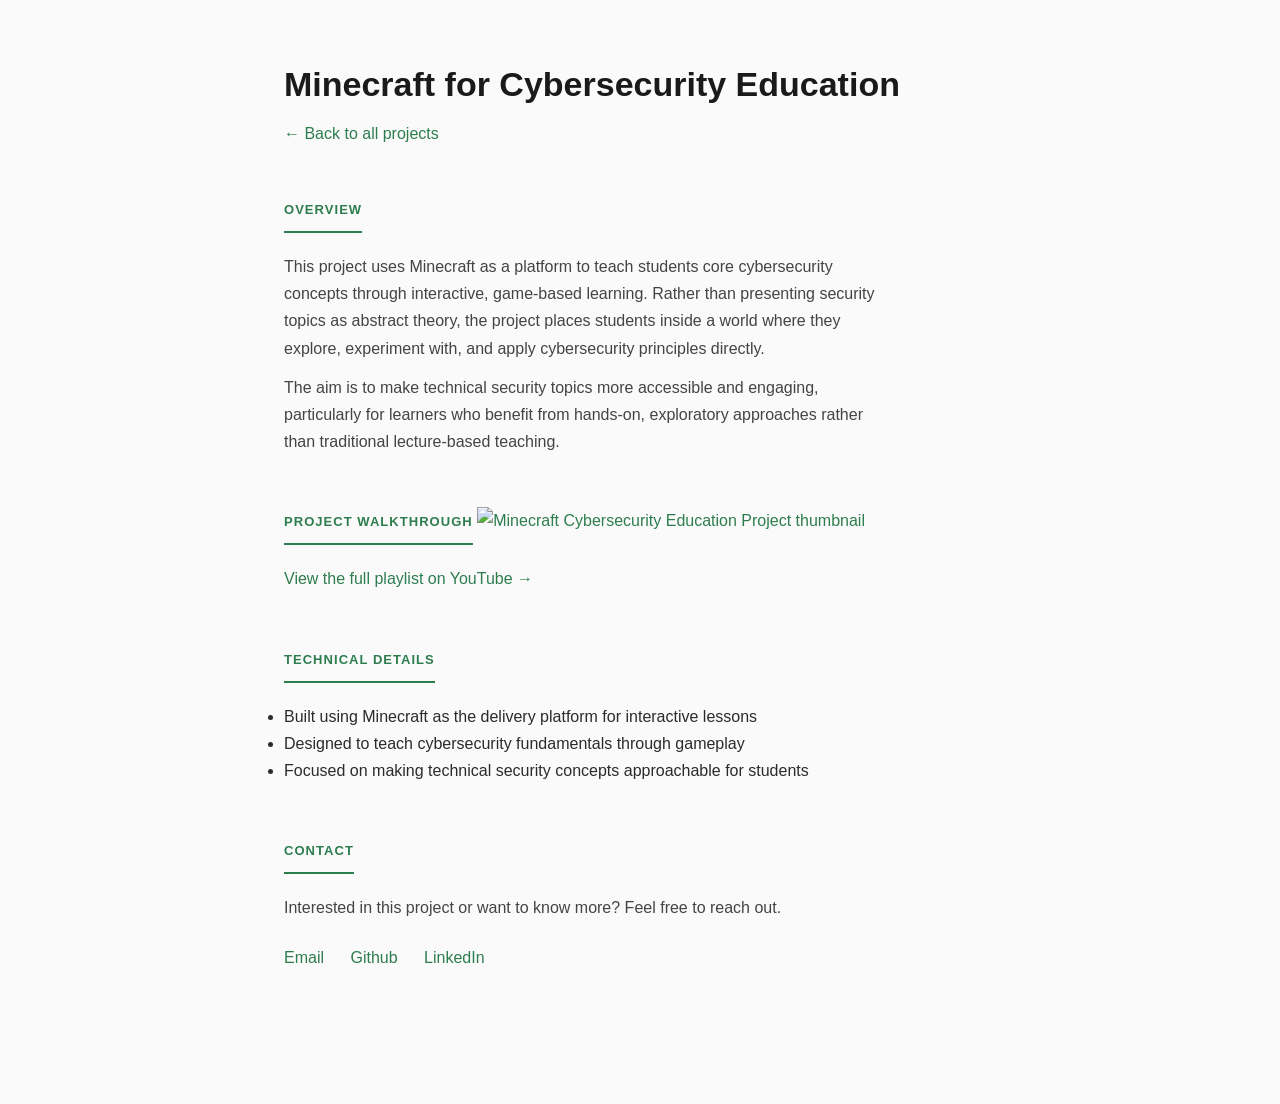
==== minecraft-project.html @ d7fba3ee "Created a Code Quest Page with yt links" ====
<!DOCTYPE html>
<html lang="en">
    <head>
        <meta charset="UTF-8">
        <meta name="viewport" content="width=device-width, initial-scale=1.0">
        <title>Minecraft for Cybersecurity Education | Luke Navarra</title>
        <link rel="stylesheet" href="style.css">
    </head>
    <body>
        <h1>Minecraft for Cybersecurity Education</h1>
        <p><a href="index.html">&larr; Back to all projects</a></p>

        <section id="overview">
            <h2>Overview</h2>
            <p>
                This project uses Minecraft as a platform to teach students core cybersecurity
                concepts through interactive, game-based learning. Rather than presenting security
                topics as abstract theory, the project places students inside a world where they
                explore, experiment with, and apply cybersecurity principles directly.
            </p>
            <p>
                The aim is to make technical security topics more accessible and engaging,
                particularly for learners who benefit from hands-on, exploratory approaches
                rather than traditional lecture-based teaching.
            </p>
        </section>

        <section id="video">
            <h2>Project Walkthrough</h2>
            <a href="https://www.youtube.com/playlist?list=PLHh9d7M0UVY0" target="_blank" rel="noopener">
                <img src="https://img.youtube.com/vi/HzF1-EyuZF8?si=_fiQVBOstPMcrteZ/maxresdefault.jpg"
                     alt="Minecraft Cybersecurity Education Project thumbnail"
                     style="width: 100%; max-width: 560px;">
            </a>
            <p>
                <a href="https://www.youtube.com/playlist?list=YOUR_PLAYLIST_ID" target="_blank" rel="noopener">
                    View the full playlist on YouTube &rarr;
                </a>
            </p>
        </section>

        <section id="details">
            <h2>Technical Details</h2>
            <ul>
                <li>Built using Minecraft as the delivery platform for interactive lessons</li>
                <li>Designed to teach cybersecurity fundamentals through gameplay</li>
                <li>Focused on making technical security concepts approachable for students</li>
            </ul>
        </section>

        <section id="contact">
            <h2>Contact</h2>
            <p>
                Interested in this project or want to know more? Feel free to reach out.
            </p>
            <a href="mailto:lukenavarra8@gmail.com">Email</a>
            <a href="https://github.com/luke-navarra/luke_navarra.github.io">Github</a>
            <a href="https://www.linkedin.com/in/luke-navarra/">LinkedIn</a>
        </section>

        <script src="script.js"></script>
    </body>
</html>
---- style.css ----
/* ---------- Base ---------- */
* {
    box-sizing: border-box;
    margin: 0;
    padding: 0;
}

body {
    background-color: #fafafa;
    color: #2b2b2b;
    font-family: -apple-system, BlinkMacSystemFont, "Segoe UI", Roboto, Helvetica, Arial, sans-serif;
    line-height: 1.7;
    max-width: 760px;
    margin: 0 auto;
    padding: 56px 24px 80px;
}

::selection {
    background: #2e7d4f;
    color: #fff;
}

a {
    color: #2e7d4f;
    text-decoration: none;
    border-bottom: 1px solid transparent;
    transition: border-color 0.15s ease;
}

a:hover {
    border-color: #2e7d4f;
}

/* ---------- Headings ---------- */
h1 {
    font-size: 34px;
    font-weight: 600;
    color: #1a1a1a;
    margin-bottom: 6px;
}

body > p {
    color: #6b6b6b;
    font-size: 16px;
    margin-bottom: 48px;
}

h2 {
    font-size: 13px;
    font-weight: 600;
    color: #2e7d4f;
    text-transform: uppercase;
    letter-spacing: 0.08em;
    margin-bottom: 20px;
    padding-bottom: 10px;
    border-bottom: 2px solid #2e7d4f;
    display: inline-block;
}

/* ---------- Sections ---------- */
section {
    margin-bottom: 52px;
}

section p {
    color: #444;
    max-width: 600px;
    margin-bottom: 12px;
}

/* ---------- Projects list ---------- */
#projects ul {
    list-style: none;
    display: grid;
    gap: 10px;
}

#projects li a {
    display: block;
    padding: 14px 18px;
    background: #fff;
    border: 1px solid #e4e4e4;
    border-left: 3px solid #2e7d4f;
    border-radius: 4px;
    color: #2b2b2b;
    transition: transform 0.15s ease, box-shadow 0.15s ease;
}

#projects li a:hover {
    transform: translateX(3px);
    box-shadow: 0 2px 8px rgba(0, 0, 0, 0.06);
    border-bottom: 1px solid #e4e4e4;
}

/* ---------- Experience list ---------- */
#experience ul {
    list-style: none;
    display: grid;
    gap: 22px;
}

#experience li {
    padding-left: 20px;
    border-left: 2px solid #d8ead9;
    position: relative;
}

#experience li::before {
    content: "";
    position: absolute;
    left: -6px;
    top: 5px;
    width: 9px;
    height: 9px;
    border-radius: 50%;
    background: #2e7d4f;
}

#experience li strong {
    color: #1a1a1a;
}

#experience li p {
    color: #6b6b6b;
    font-size: 14.5px;
    margin-top: 4px;
    margin-bottom: 0;
}

/* ---------- Contact ---------- */
#contact a {
    display: inline-block;
    margin-right: 22px;
    margin-top: 10px;
    font-weight: 500;
}

/* ---------- Responsive ---------- */
@media (max-width: 600px) {
    body {
        padding: 36px 16px 60px;
    }

    h1 {
        font-size: 28px;
    }
}
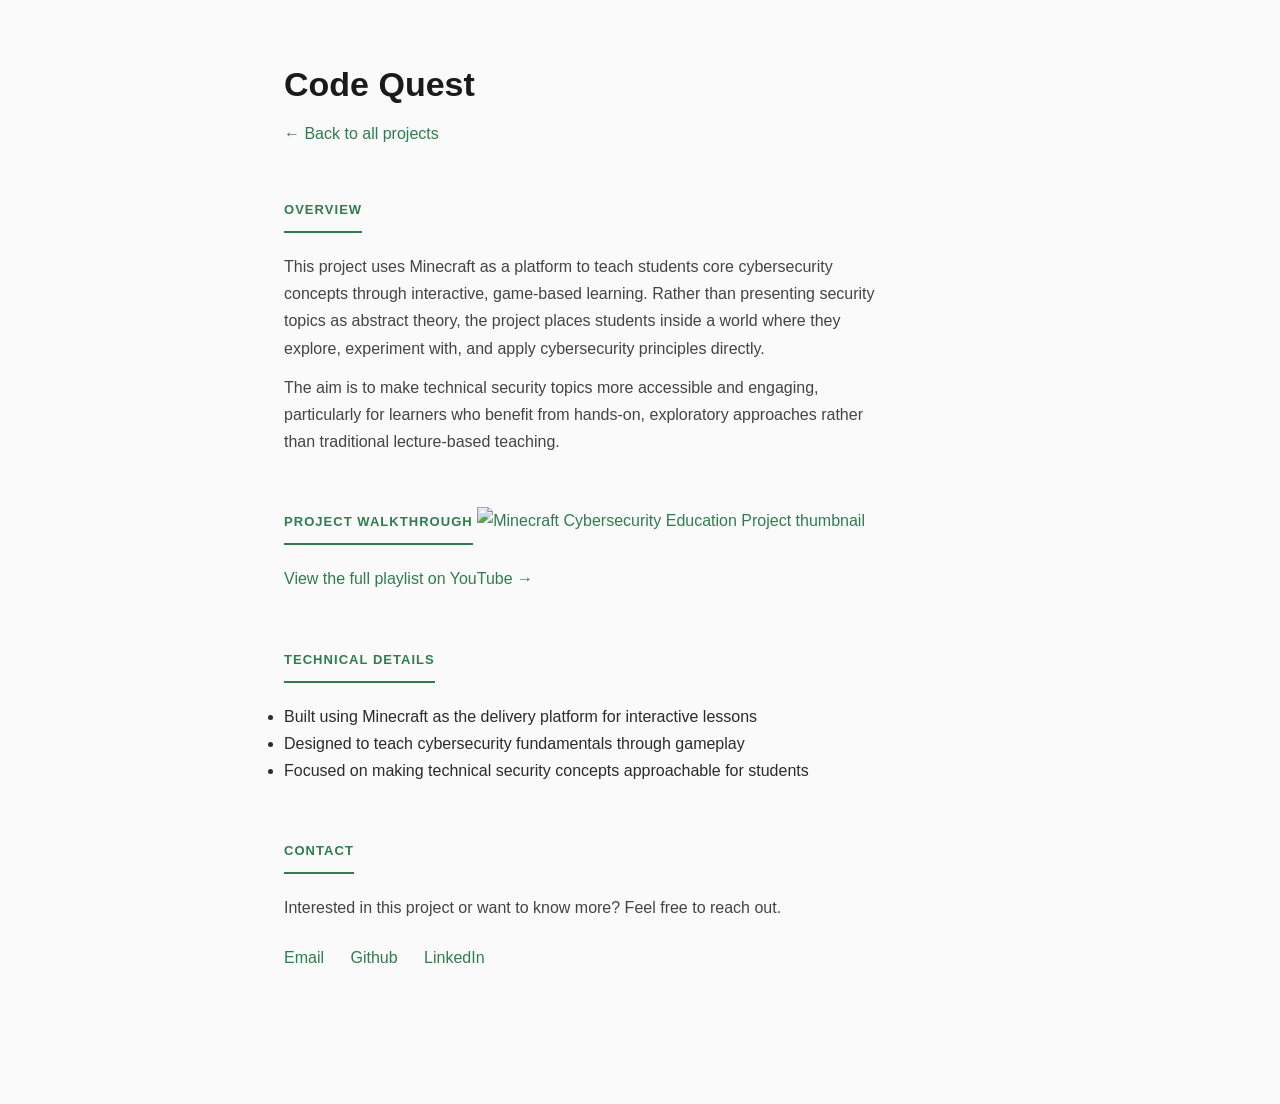
==== commit 969200f9: "Added image to minecraft-project file and changed title" ====
--- a/minecraft-project.html
+++ b/minecraft-project.html
@@ -7,7 +7,7 @@
         <link rel="stylesheet" href="style.css">
     </head>
     <body>
-        <h1>Minecraft for Cybersecurity Education</h1>
+        <h1>Code Quest</h1>
         <p><a href="index.html">&larr; Back to all projects</a></p>
 
         <section id="overview">
@@ -28,12 +28,12 @@
         <section id="video">
             <h2>Project Walkthrough</h2>
             <a href="https://www.youtube.com/playlist?list=PLHh9d7M0UVY0" target="_blank" rel="noopener">
-                <img src="https://img.youtube.com/vi/HzF1-EyuZF8?si=_fiQVBOstPMcrteZ/maxresdefault.jpg"
+                <img src="https://img.youtube.com/vi/HzF1-EyuZF8/hqdefault.jpg"
                      alt="Minecraft Cybersecurity Education Project thumbnail"
                      style="width: 100%; max-width: 560px;">
             </a>
             <p>
-                <a href="https://www.youtube.com/playlist?list=YOUR_PLAYLIST_ID" target="_blank" rel="noopener">
+                <a href="https://www.youtube.com/playlist?list=PLHh9d7M0UVY0" target="_blank" rel="noopener">
                     View the full playlist on YouTube &rarr;
                 </a>
             </p>
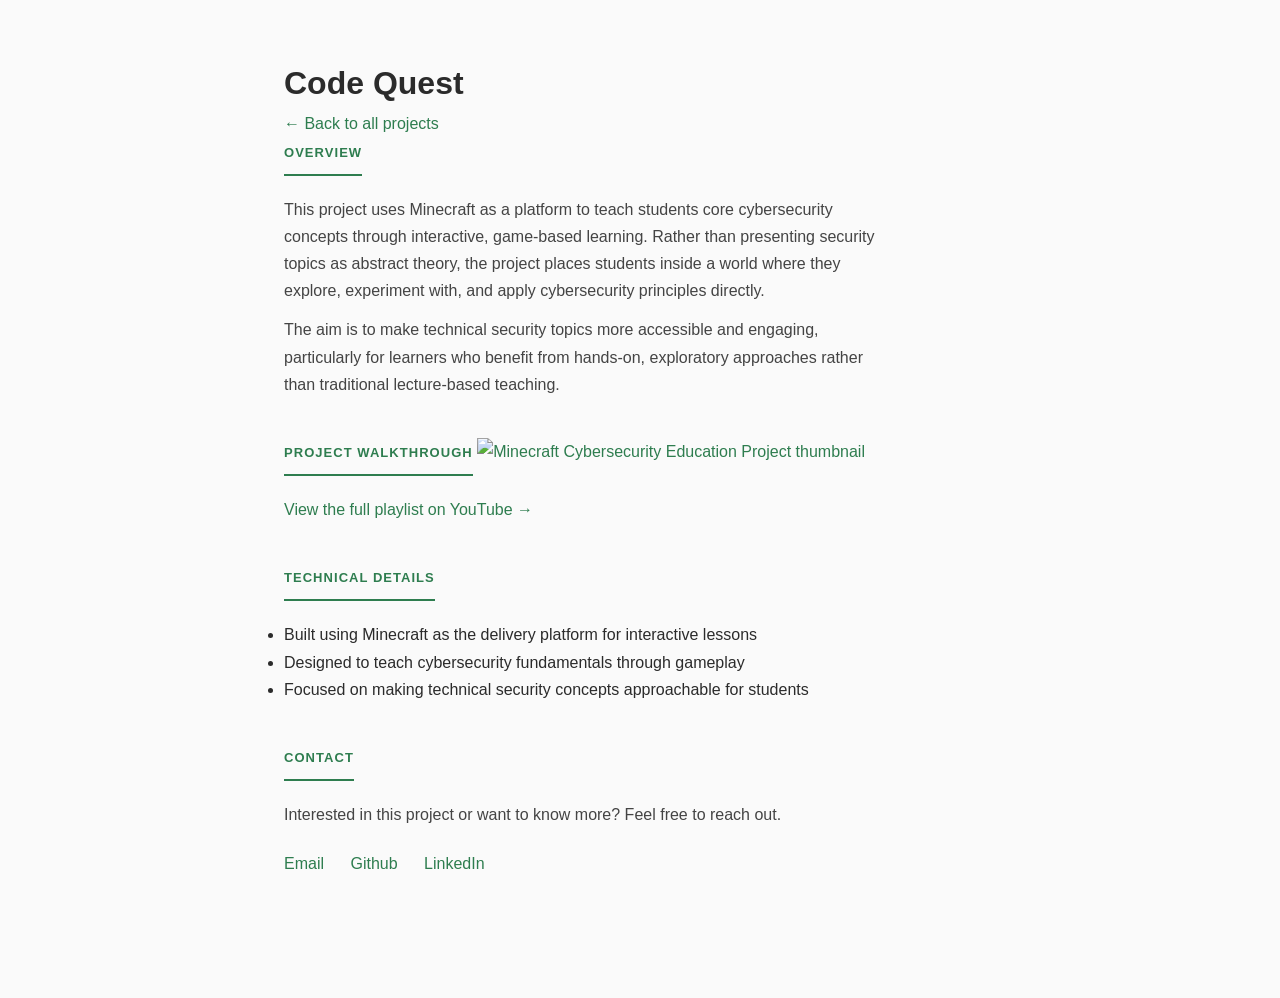
==== commit b4be0687: "Changes to website layout. Including change in website name." ====
--- a/minecraft-project.html
+++ b/minecraft-project.html
@@ -6,7 +6,7 @@
         <title>Minecraft for Cybersecurity Education | Luke Navarra</title>
         <link rel="stylesheet" href="style.css">
     </head>
-    <body>
+    <body class="project-page">
         <h1>Code Quest</h1>
         <p><a href="index.html">&larr; Back to all projects</a></p>
 
--- a/style.css
+++ b/style.css
@@ -6,13 +6,27 @@
 }
 
 body {
+    display: flex;
     background-color: #fafafa;
     color: #2b2b2b;
     font-family: -apple-system, BlinkMacSystemFont, "Segoe UI", Roboto, Helvetica, Arial, sans-serif;
     line-height: 1.7;
+    max-width: 1100px;
+    margin: 0 auto;
+    height: 100vh;
+    overflow: hidden;
+}
+
+body.project-page {
+    display: block;
+    height: auto;
+    overflow: visible;
     max-width: 760px;
-    margin: 0 auto;
     padding: 56px 24px 80px;
+}
+
+body.project-page section {
+    margin-bottom: 40px;
 }
 
 ::selection {
@@ -31,20 +45,53 @@
     border-color: #2e7d4f;
 }
 
-/* ---------- Headings ---------- */
-h1 {
-    font-size: 34px;
+/* ---------- Sidebar ---------- */
+#sidebar {
+    width: 260px;
+    flex-shrink: 0;
+    padding: 56px 24px;
+    background: #fafafa;
+    border-right: 1px solid #e4e4e4;
+    height: 100vh;
+    position: sticky;
+    top: 0;
+}
+
+#sidebar h1 {
+    font-size: 28px;
     font-weight: 600;
     color: #1a1a1a;
-    margin-bottom: 6px;
-}
-
-body > p {
-    color: #6b6b6b;
-    font-size: 16px;
-    margin-bottom: 48px;
-}
-
+    margin-bottom: 24px;
+}
+
+#sidebar ul {
+    list-style: none;
+}
+
+#sidebar li {
+    margin-bottom: 14px;
+}
+
+#sidebar a {
+    font-weight: 500;
+    color: #2b2b2b;
+    border-bottom: none;
+}
+
+#sidebar a:hover {
+    color: #2e7d4f;
+}
+
+/* ---------- Content ---------- */
+#content {
+    flex: 1;
+    height: 100vh;
+    overflow-y: auto;
+    padding: 56px 40px 80px;
+    scroll-behavior: smooth;
+}
+
+/* ---------- Headings ---------- */
 h2 {
     font-size: 13px;
     font-weight: 600;
@@ -60,6 +107,7 @@
 /* ---------- Sections ---------- */
 section {
     margin-bottom: 52px;
+    scroll-margin-top: 40px;
 }
 
 section p {
@@ -72,6 +120,7 @@
 #projects ul {
     list-style: none;
     display: grid;
+    grid-template-columns: repeat(auto-fit, minmax(220px, 1fr));
     gap: 10px;
 }
 
@@ -136,12 +185,25 @@
 }
 
 /* ---------- Responsive ---------- */
-@media (max-width: 600px) {
+@media (max-width: 700px) {
     body {
-        padding: 36px 16px 60px;
+        display: block;
+        height: auto;
+        overflow: visible;
     }
 
-    h1 {
-        font-size: 28px;
+    #sidebar {
+        width: 100%;
+        height: auto;
+        position: relative;
+        border-right: none;
+        border-bottom: 1px solid #e4e4e4;
+        padding: 24px;
+    }
+
+    #content {
+        height: auto;
+        overflow-y: visible;
+        padding: 24px;
     }
 }
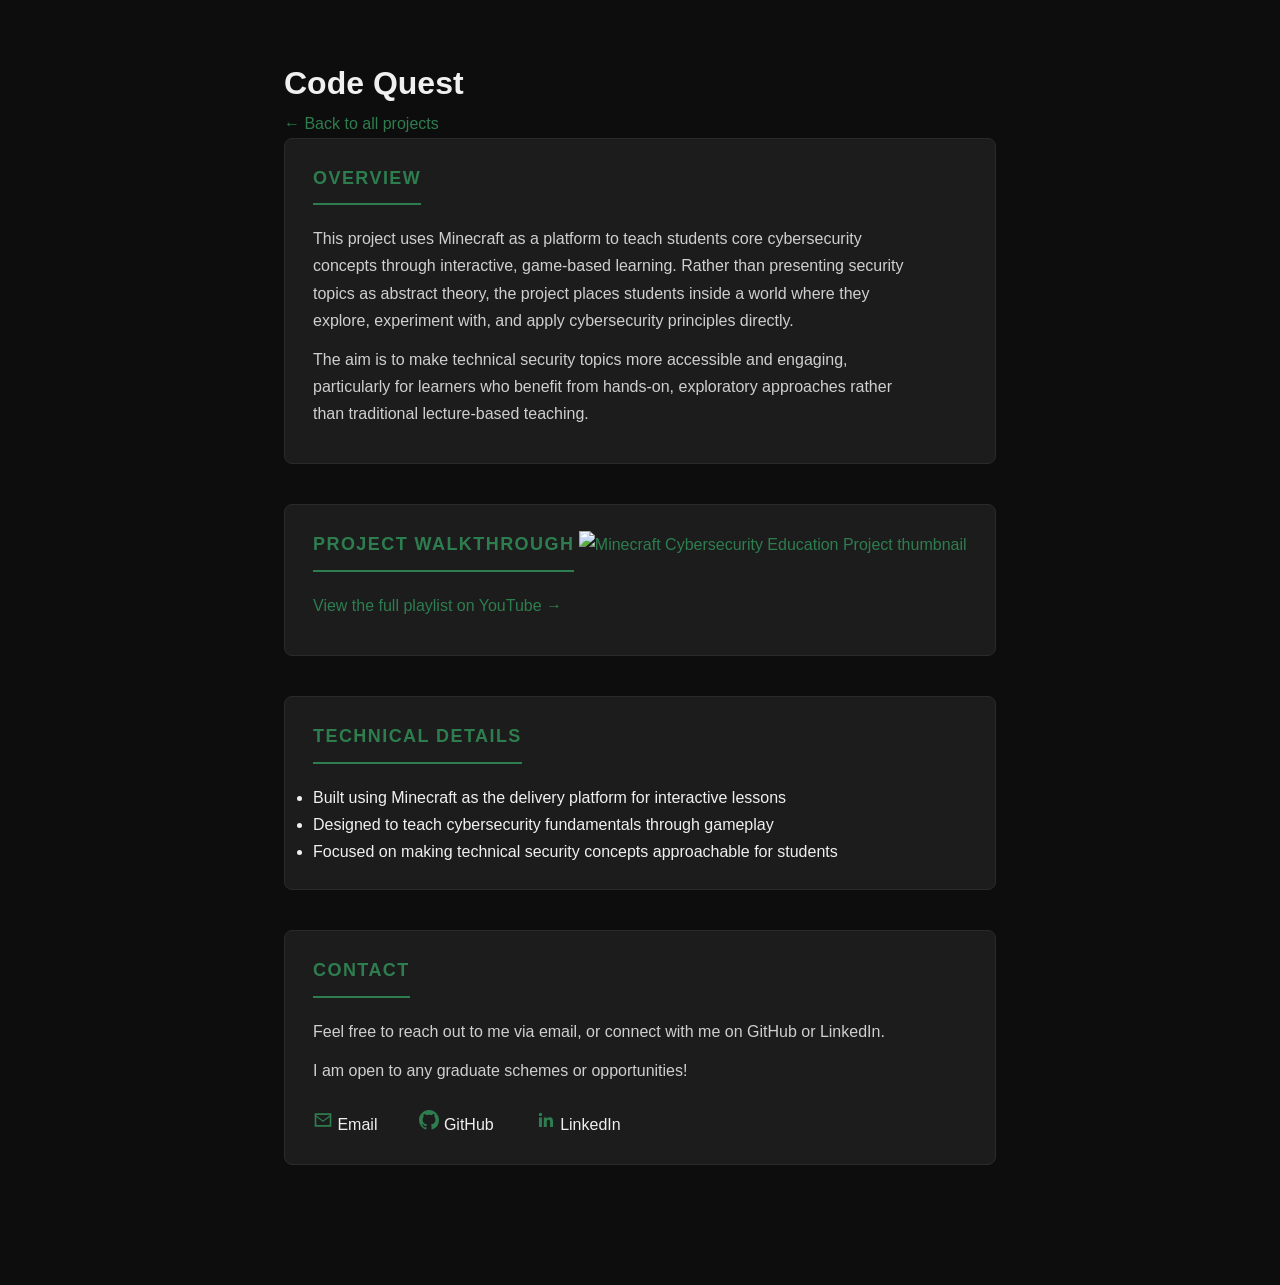
==== commit b489e3f2: "Changes design layout and swapped colours" ====
--- a/minecraft-project.html
+++ b/minecraft-project.html
@@ -51,11 +51,31 @@
         <section id="contact">
             <h2>Contact</h2>
             <p>
-                Interested in this project or want to know more? Feel free to reach out.
+                Feel free to reach out to me via email, or connect with me on GitHub or LinkedIn.
             </p>
-            <a href="mailto:lukenavarra8@gmail.com">Email</a>
-            <a href="https://github.com/luke-navarra/luke_navarra.github.io">Github</a>
-            <a href="https://www.linkedin.com/in/luke-navarra/">LinkedIn</a>
+            <p>
+                I am open to any graduate schemes or opportunities!
+            </p>
+            <div class="contact-links">
+                <a href="mailto:lukenavarra8@gmail.com" class="contact-link">
+                    <svg viewBox="0 0 24 24" width="20" height="20" fill="currentColor">
+                        <path d="M2 4h20v16H2V4zm2 2v.5l8 6 8-6V6H4zm16 2.5l-8 6-8-6V18h16V8.5z"/>
+                    </svg>
+                    Email
+                </a>
+                <a href="https://github.com/luke-navarra/luke_navarra.github.io" class="contact-link" target="_blank" rel="noopener">
+                    <svg viewBox="0 0 24 24" width="20" height="20" fill="currentColor">
+                        <path d="M12 0C5.37 0 0 5.37 0 12c0 5.31 3.435 9.795 8.205 11.385.6.105.825-.255.825-.57 0-.285-.015-1.23-.015-2.235-3.015.555-3.795-.735-4.035-1.41-.135-.345-.72-1.41-1.23-1.695-.42-.225-1.02-.78-.015-.795.945-.015 1.62.87 1.845 1.23 1.08 1.815 2.805 1.305 3.495.99.105-.78.42-1.305.765-1.605-2.67-.3-5.46-1.335-5.46-5.925 0-1.305.465-2.385 1.23-3.225-.12-.3-.54-1.53.12-3.18 0 0 1.005-.315 3.3 1.23.96-.27 1.98-.405 3-.405s2.04.135 3 .405c2.295-1.56 3.3-1.23 3.3-1.23.66 1.65.24 2.88.12 3.18.765.84 1.23 1.905 1.23 3.225 0 4.605-2.805 5.625-5.475 5.925.435.375.81 1.095.81 2.22 0 1.605-.015 2.895-.015 3.3 0 .315.225.69.825.57A12.02 12.02 0 0024 12c0-6.63-5.37-12-12-12z"/>
+                    </svg>
+                    GitHub
+                </a>
+                <a href="https://www.linkedin.com/in/luke-navarra/" class="contact-link" target="_blank" rel="noopener">
+                    <svg viewBox="0 0 24 24" width="20" height="20" fill="currentColor">
+                        <path d="M20.45 20.45h-3.56v-5.57c0-1.33-.025-3.04-1.85-3.04-1.855 0-2.14 1.45-2.14 2.94v5.67H9.34V9h3.42v1.56h.05c.475-.9 1.635-1.85 3.365-1.85 3.6 0 4.27 2.37 4.27 5.455v6.28zM5.34 7.43a2.07 2.07 0 11.001-4.14 2.07 2.07 0 010 4.14zM7.11 20.45H3.56V9h3.55v11.45z"/>
+                    </svg>
+                    LinkedIn
+                </a>
+            </div>
         </section>
 
         <script src="script.js"></script>
--- a/style.css
+++ b/style.css
@@ -7,8 +7,8 @@
 
 body {
     display: flex;
-    background-color: #fafafa;
-    color: #2b2b2b;
+    background-color: #0d0d0d;
+    color: #f0f0f0;
     font-family: -apple-system, BlinkMacSystemFont, "Segoe UI", Roboto, Helvetica, Arial, sans-serif;
     line-height: 1.7;
     max-width: 1100px;
@@ -50,8 +50,8 @@
     width: 260px;
     flex-shrink: 0;
     padding: 56px 24px;
-    background: #fafafa;
-    border-right: 1px solid #e4e4e4;
+    background: #0d0d0d;
+    border-right: 1px solid #2a2a2a;
     height: 100vh;
     position: sticky;
     top: 0;
@@ -60,7 +60,7 @@
 #sidebar h1 {
     font-size: 28px;
     font-weight: 600;
-    color: #1a1a1a;
+    color: #ffffff;
     margin-bottom: 24px;
 }
 
@@ -74,7 +74,7 @@
 
 #sidebar a {
     font-weight: 500;
-    color: #2b2b2b;
+    color: #f0f0f0;
     border-bottom: none;
 }
 
@@ -93,7 +93,7 @@
 
 /* ---------- Headings ---------- */
 h2 {
-    font-size: 13px;
+    font-size: 18px;
     font-weight: 600;
     color: #2e7d4f;
     text-transform: uppercase;
@@ -108,10 +108,14 @@
 section {
     margin-bottom: 52px;
     scroll-margin-top: 40px;
+    background: #1c1c1c;
+    border: 1px solid #2a2a2a;
+    border-radius: 8px;
+    padding: 24px 28px;
 }
 
 section p {
-    color: #444;
+    color: #cfcfcf;
     max-width: 600px;
     margin-bottom: 12px;
 }
@@ -120,25 +124,70 @@
 #projects ul {
     list-style: none;
     display: grid;
-    grid-template-columns: repeat(auto-fit, minmax(220px, 1fr));
     gap: 10px;
 }
 
 #projects li a {
     display: block;
     padding: 14px 18px;
-    background: #fff;
-    border: 1px solid #e4e4e4;
+    background: #262626;
+    border: 1px solid #333;
     border-left: 3px solid #2e7d4f;
     border-radius: 4px;
-    color: #2b2b2b;
+    color: #f0f0f0;
     transition: transform 0.15s ease, box-shadow 0.15s ease;
+    overflow: hidden;
 }
 
 #projects li a:hover {
     transform: translateX(3px);
-    box-shadow: 0 2px 8px rgba(0, 0, 0, 0.06);
-    border-bottom: 1px solid #e4e4e4;
+    box-shadow: 0 2px 8px rgba(0, 0, 0, 0.4);
+    border-bottom: 1px solid #333;
+}
+
+.project-title{
+    display: block;
+    font-weight: 600;
+}
+
+.project-description{
+    display:block;
+    max-height: 0;
+    opacity: 0;
+    font-size: 14px;
+    color: #a0a0a0;
+    margin-top: 0;
+    transition: max-height 0.3s ease, opacity 0.3s ease, margin-top 0.3s ease;
+}
+
+#projects li a:hover .project-description{
+    max-height: 60px;
+    opacity: 1;
+    margin-top: 6px;
+}
+
+/* ---------- Contact Styles ---------- */
+.contact-links {
+    display: flex;
+    gap: 20px;
+    margin-top: 16px;
+}
+
+.contact-link {
+    display: flex;
+    align-items: center;
+    gap: 8px;
+    font-weight: 500;
+    color: #f0f0f0;
+}
+
+.contact-link svg {
+    color: #2e7d4f;
+    flex-shrink: 0;
+}
+
+.contact-link:hover {
+    color: #2e7d4f;
 }
 
 /* ---------- Experience list ---------- */
@@ -150,7 +199,7 @@
 
 #experience li {
     padding-left: 20px;
-    border-left: 2px solid #d8ead9;
+    border-left: 2px solid #2a2a2a;
     position: relative;
 }
 
@@ -166,14 +215,23 @@
 }
 
 #experience li strong {
-    color: #1a1a1a;
+    color: #ffffff;
 }
 
 #experience li p {
-    color: #6b6b6b;
+    color: #a0a0a0;
     font-size: 14.5px;
     margin-top: 4px;
     margin-bottom: 0;
+}
+
+.profile-picture {
+    display: block;
+    width: 150px;
+    height: 150px;
+    border-radius: 50%;
+    object-fit: cover;
+    margin-bottom: 20px;
 }
 
 /* ---------- Contact ---------- */
@@ -197,7 +255,7 @@
         height: auto;
         position: relative;
         border-right: none;
-        border-bottom: 1px solid #e4e4e4;
+        border-bottom: 1px solid #2a2a2a;
         padding: 24px;
     }
 
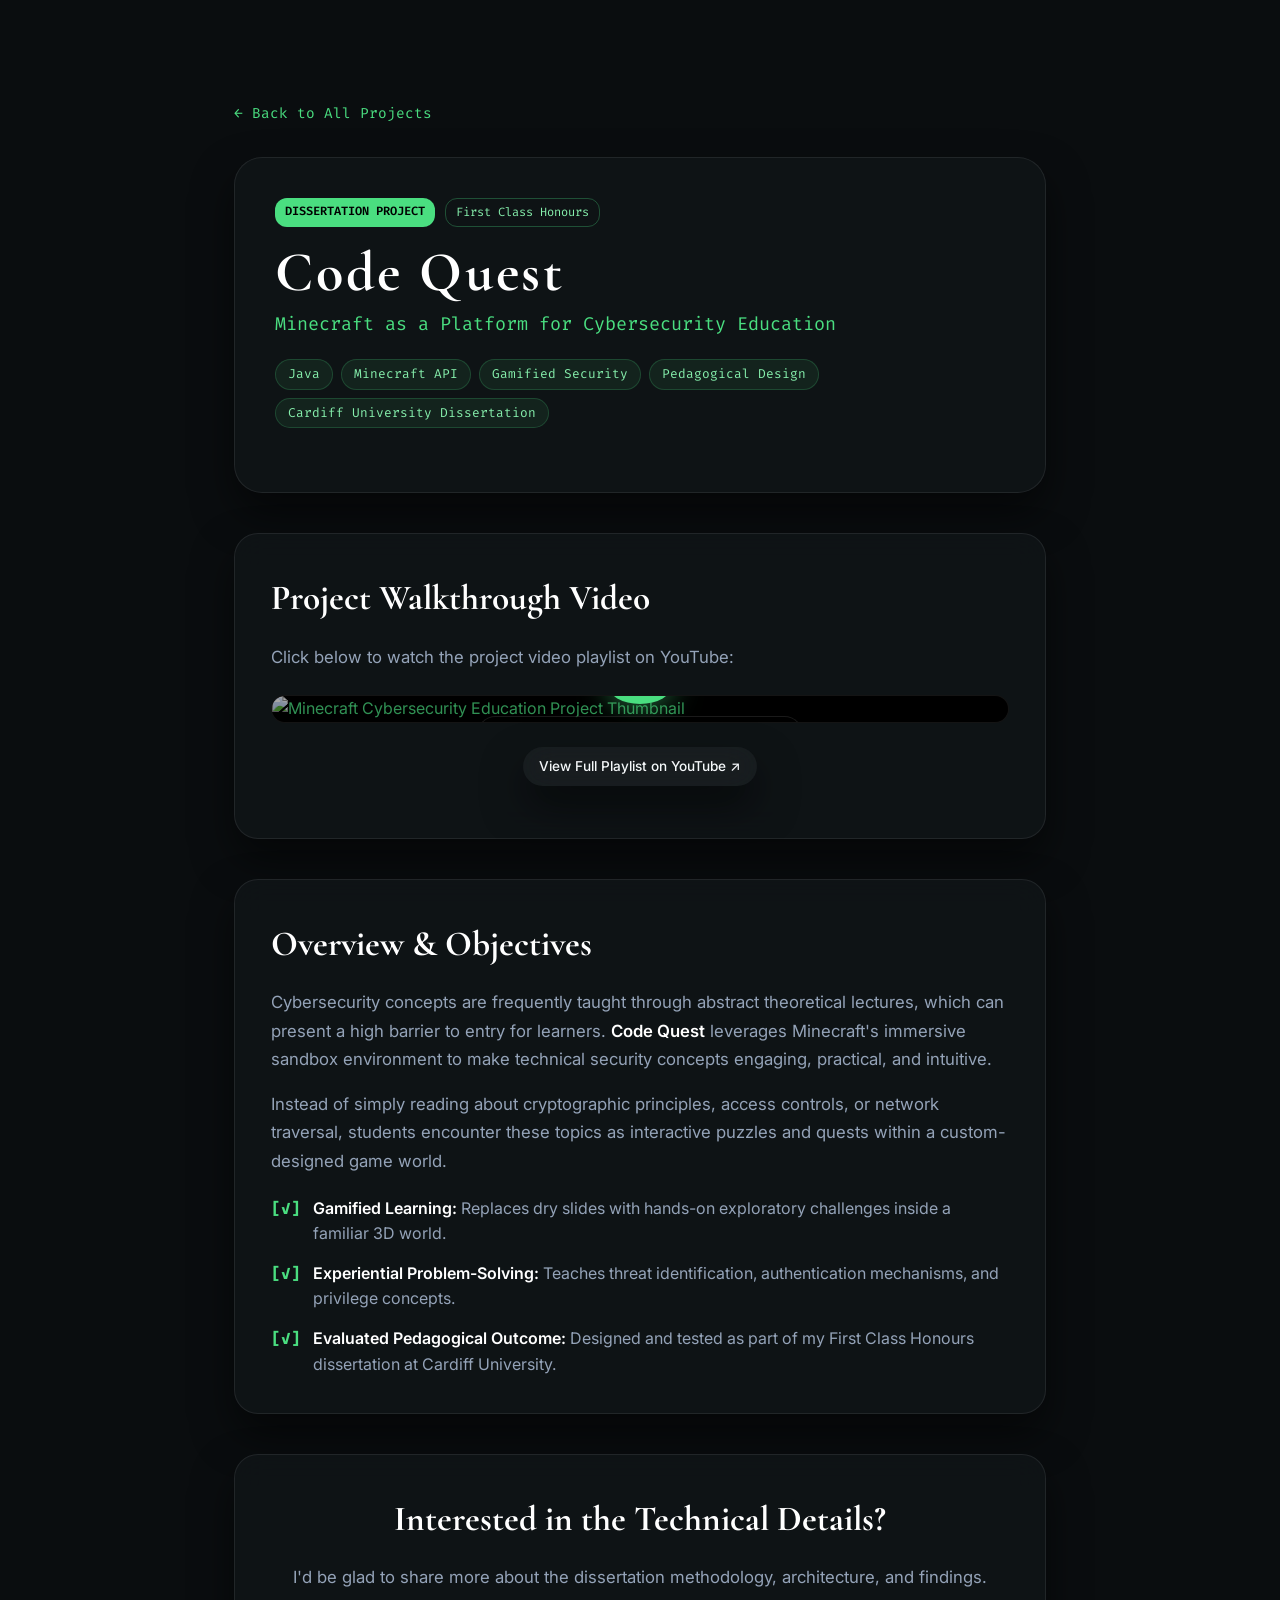
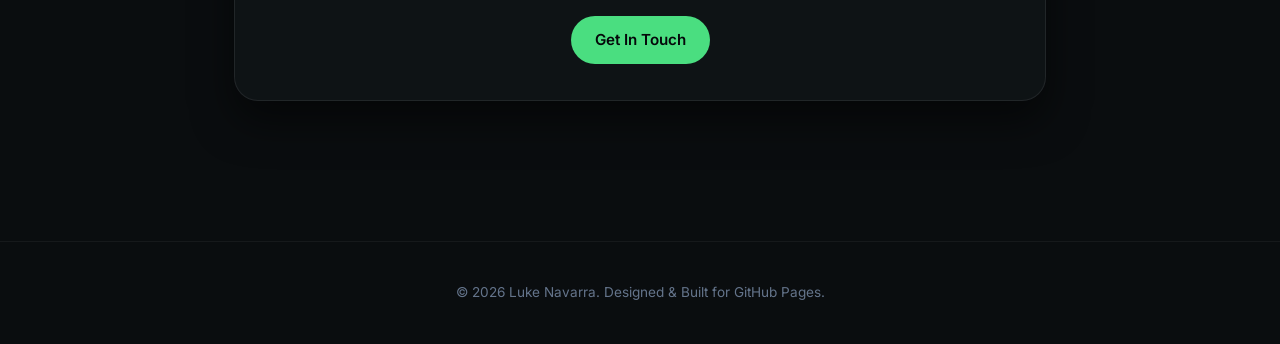
==== commit fef8339b: "Update portfolio with light green theme and image preview card" ====
--- a/minecraft-project.html
+++ b/minecraft-project.html
@@ -1,83 +1,239 @@
 <!DOCTYPE html>
 <html lang="en">
-    <head>
-        <meta charset="UTF-8">
-        <meta name="viewport" content="width=device-width, initial-scale=1.0">
-        <title>Minecraft for Cybersecurity Education | Luke Navarra</title>
-        <link rel="stylesheet" href="style.css">
-    </head>
-    <body class="project-page">
-        <h1>Code Quest</h1>
-        <p><a href="index.html">&larr; Back to all projects</a></p>
-
-        <section id="overview">
-            <h2>Overview</h2>
-            <p>
-                This project uses Minecraft as a platform to teach students core cybersecurity
-                concepts through interactive, game-based learning. Rather than presenting security
-                topics as abstract theory, the project places students inside a world where they
-                explore, experiment with, and apply cybersecurity principles directly.
-            </p>
-            <p>
-                The aim is to make technical security topics more accessible and engaging,
-                particularly for learners who benefit from hands-on, exploratory approaches
-                rather than traditional lecture-based teaching.
+<head>
+    <meta charset="UTF-8">
+    <meta name="viewport" content="width=device-width, initial-scale=1.0, viewport-fit=cover">
+    <title>Code Quest: Minecraft Cybersecurity Education | Luke Navarra</title>
+    
+    <meta name="description" content="Cardiff University First Class Dissertation Project by Luke Navarra: Using Minecraft as an interactive platform for cybersecurity education.">
+    <meta property="og:title" content="Code Quest: Minecraft for Cybersecurity Education">
+    <meta property="og:description" content="Interactive game-based learning platform for cybersecurity fundamentals built in Minecraft.">
+    
+    <!-- Fonts -->
+    <link rel="preconnect" href="https://fonts.googleapis.com">
+    <link rel="preconnect" href="https://fonts.gstatic.com" crossorigin>
+    <link href="https://fonts.googleapis.com/css2?family=Cormorant+Garamond:ital,wght@0,400;0,600;0,700&family=Fira+Code:wght@400;500;600&family=Inter:wght@300;400;500;600;700&display=swap" rel="stylesheet">
+    
+    <link rel="stylesheet" href="style.css">
+    <style>
+        .project-detail-container {
+            max-width: 860px;
+            margin: 0 auto;
+            padding: 100px 24px;
+        }
+
+        .back-link {
+            display: inline-flex;
+            align-items: center;
+            gap: 8px;
+            font-family: var(--font-mono);
+            font-size: 0.9rem;
+            color: var(--accent-green);
+            margin-bottom: 32px;
+        }
+
+        .project-hero-card {
+            padding: 40px;
+            border-radius: 28px;
+            margin-bottom: 40px;
+        }
+
+        .image-preview-card {
+            position: relative;
+            display: block;
+            border-radius: 20px;
+            overflow: hidden;
+            border: 1px solid var(--glass-border);
+            margin: 24px 0;
+            background: #000;
+        }
+
+        .project-image {
+            width: 100%;
+            height: auto;
+            display: block;
+            transition: transform 0.4s ease;
+        }
+
+        .image-preview-card:hover .project-image {
+            transform: scale(1.03);
+        }
+
+        .play-overlay-card {
+            position: absolute;
+            inset: 0;
+            background: rgba(0, 0, 0, 0.35);
+            display: flex;
+            flex-direction: column;
+            align-items: center;
+            justify-content: center;
+            gap: 12px;
+            transition: background 0.3s ease;
+        }
+
+        .image-preview-card:hover .play-overlay-card {
+            background: rgba(0, 0, 0, 0.5);
+        }
+
+        .play-icon-circle {
+            width: 64px;
+            height: 64px;
+            border-radius: 50%;
+            background: var(--accent-green);
+            color: #000000;
+            display: flex;
+            align-items: center;
+            justify-content: center;
+            font-size: 1.5rem;
+            box-shadow: 0 0 30px rgba(74, 222, 128, 0.6);
+            transition: transform 0.3s ease;
+        }
+
+        .image-preview-card:hover .play-icon-circle {
+            transform: scale(1.15);
+        }
+
+        .watch-label {
+            font-family: var(--font-mono);
+            font-size: 0.9rem;
+            color: #ffffff;
+            font-weight: 500;
+            letter-spacing: 0.05em;
+            background: rgba(0, 0, 0, 0.6);
+            padding: 6px 16px;
+            border-radius: 20px;
+            border: 1px solid rgba(255, 255, 255, 0.1);
+        }
+
+        .detail-section {
+            margin-bottom: 40px;
+        }
+
+        .detail-section h2 {
+            font-family: var(--font-display);
+            font-size: 2.2rem;
+            color: #ffffff;
+            margin-bottom: 16px;
+        }
+
+        .detail-section p {
+            color: var(--text-secondary);
+            font-size: 1.05rem;
+            line-height: 1.7;
+            margin-bottom: 16px;
+        }
+
+        .feature-list {
+            list-style: none;
+            display: grid;
+            gap: 14px;
+            margin-top: 20px;
+        }
+
+        .feature-list li {
+            display: flex;
+            align-items: flex-start;
+            gap: 12px;
+            color: var(--text-secondary);
+            font-size: 1rem;
+        }
+
+        .feature-icon {
+            color: var(--accent-green);
+            font-family: var(--font-mono);
+            font-weight: 700;
+        }
+    </style>
+</head>
+<body>
+
+    <main class="project-detail-container">
+        <a href="index.html" class="back-link">
+            ← Back to All Projects
+        </a>
+
+        <article class="project-hero-card liquid-glass">
+            <div class="project-badge-row">
+                <span class="badge-featured">Dissertation Project</span>
+                <span class="badge-tag">First Class Honours</span>
+            </div>
+
+            <h1 class="editorial-title" style="font-size: 3.5rem;">Code Quest</h1>
+            <h2 class="sub-headline">Minecraft as a Platform for Cybersecurity Education</h2>
+
+            <div class="project-tech-stack" style="margin-top: 20px;">
+                <span class="code-pill">Java</span>
+                <span class="code-pill">Minecraft API</span>
+                <span class="code-pill">Gamified Security</span>
+                <span class="code-pill">Pedagogical Design</span>
+                <span class="code-pill">Cardiff University Dissertation</span>
+            </div>
+        </article>
+
+        <!-- Video Walkthrough Image Banner -->
+        <section class="detail-section liquid-glass" style="padding: 36px; border-radius: 24px;">
+            <h2>Project Walkthrough Video</h2>
+            <p>
+                Click below to watch the project video playlist on YouTube:
+            </p>
+
+            <a href="https://www.youtube.com/playlist?list=PLHh9d7M0UVY0" target="_blank" rel="noopener" class="image-preview-card">
+                <img src="https://img.youtube.com/vi/HzF1-EyuZF8/hqdefault.jpg" alt="Minecraft Cybersecurity Education Project Thumbnail" class="project-image">
+                <div class="play-overlay-card">
+                    <div class="play-icon-circle">▶</div>
+                    <span class="watch-label">Watch Walkthrough on YouTube ↗</span>
+                </div>
+            </a>
+
+            <p style="text-align: center; margin-top: 16px;">
+                <a href="https://www.youtube.com/playlist?list=PLHh9d7M0UVY0" target="_blank" rel="noopener" class="btn btn-secondary btn-sm liquid-glass">
+                    View Full Playlist on YouTube ↗
+                </a>
             </p>
         </section>
 
-        <section id="video">
-            <h2>Project Walkthrough</h2>
-            <a href="https://www.youtube.com/playlist?list=PLHh9d7M0UVY0" target="_blank" rel="noopener">
-                <img src="https://img.youtube.com/vi/HzF1-EyuZF8/hqdefault.jpg"
-                     alt="Minecraft Cybersecurity Education Project thumbnail"
-                     style="width: 100%; max-width: 560px;">
-            </a>
-            <p>
-                <a href="https://www.youtube.com/playlist?list=PLHh9d7M0UVY0" target="_blank" rel="noopener">
-                    View the full playlist on YouTube &rarr;
-                </a>
-            </p>
-        </section>
-
-        <section id="details">
-            <h2>Technical Details</h2>
-            <ul>
-                <li>Built using Minecraft as the delivery platform for interactive lessons</li>
-                <li>Designed to teach cybersecurity fundamentals through gameplay</li>
-                <li>Focused on making technical security concepts approachable for students</li>
+        <!-- Project Overview -->
+        <section class="detail-section liquid-glass" style="padding: 36px; border-radius: 24px;">
+            <h2>Overview & Objectives</h2>
+            <p>
+                Cybersecurity concepts are frequently taught through abstract theoretical lectures, which can present a high barrier to entry for learners. <strong>Code Quest</strong> leverages Minecraft's immersive sandbox environment to make technical security concepts engaging, practical, and intuitive.
+            </p>
+            <p>
+                Instead of simply reading about cryptographic principles, access controls, or network traversal, students encounter these topics as interactive puzzles and quests within a custom-designed game world.
+            </p>
+
+            <ul class="feature-list">
+                <li>
+                    <span class="feature-icon">[✓]</span>
+                    <div><strong>Gamified Learning:</strong> Replaces dry slides with hands-on exploratory challenges inside a familiar 3D world.</div>
+                </li>
+                <li>
+                    <span class="feature-icon">[✓]</span>
+                    <div><strong>Experiential Problem-Solving:</strong> Teaches threat identification, authentication mechanisms, and privilege concepts.</div>
+                </li>
+                <li>
+                    <span class="feature-icon">[✓]</span>
+                    <div><strong>Evaluated Pedagogical Outcome:</strong> Designed and tested as part of my First Class Honours dissertation at Cardiff University.</div>
+                </li>
             </ul>
         </section>
 
-        <section id="contact">
-            <h2>Contact</h2>
-            <p>
-                Feel free to reach out to me via email, or connect with me on GitHub or LinkedIn.
-            </p>
-            <p>
-                I am open to any graduate schemes or opportunities!
-            </p>
-            <div class="contact-links">
-                <a href="mailto:lukenavarra8@gmail.com" class="contact-link">
-                    <svg viewBox="0 0 24 24" width="20" height="20" fill="currentColor">
-                        <path d="M2 4h20v16H2V4zm2 2v.5l8 6 8-6V6H4zm16 2.5l-8 6-8-6V18h16V8.5z"/>
-                    </svg>
-                    Email
-                </a>
-                <a href="https://github.com/luke-navarra/luke_navarra.github.io" class="contact-link" target="_blank" rel="noopener">
-                    <svg viewBox="0 0 24 24" width="20" height="20" fill="currentColor">
-                        <path d="M12 0C5.37 0 0 5.37 0 12c0 5.31 3.435 9.795 8.205 11.385.6.105.825-.255.825-.57 0-.285-.015-1.23-.015-2.235-3.015.555-3.795-.735-4.035-1.41-.135-.345-.72-1.41-1.23-1.695-.42-.225-1.02-.78-.015-.795.945-.015 1.62.87 1.845 1.23 1.08 1.815 2.805 1.305 3.495.99.105-.78.42-1.305.765-1.605-2.67-.3-5.46-1.335-5.46-5.925 0-1.305.465-2.385 1.23-3.225-.12-.3-.54-1.53.12-3.18 0 0 1.005-.315 3.3 1.23.96-.27 1.98-.405 3-.405s2.04.135 3 .405c2.295-1.56 3.3-1.23 3.3-1.23.66 1.65.24 2.88.12 3.18.765.84 1.23 1.905 1.23 3.225 0 4.605-2.805 5.625-5.475 5.925.435.375.81 1.095.81 2.22 0 1.605-.015 2.895-.015 3.3 0 .315.225.69.825.57A12.02 12.02 0 0024 12c0-6.63-5.37-12-12-12z"/>
-                    </svg>
-                    GitHub
-                </a>
-                <a href="https://www.linkedin.com/in/luke-navarra/" class="contact-link" target="_blank" rel="noopener">
-                    <svg viewBox="0 0 24 24" width="20" height="20" fill="currentColor">
-                        <path d="M20.45 20.45h-3.56v-5.57c0-1.33-.025-3.04-1.85-3.04-1.855 0-2.14 1.45-2.14 2.94v5.67H9.34V9h3.42v1.56h.05c.475-.9 1.635-1.85 3.365-1.85 3.6 0 4.27 2.37 4.27 5.455v6.28zM5.34 7.43a2.07 2.07 0 11.001-4.14 2.07 2.07 0 010 4.14zM7.11 20.45H3.56V9h3.55v11.45z"/>
-                    </svg>
-                    LinkedIn
-                </a>
+        <!-- Contact CTA -->
+        <section class="detail-section liquid-glass" style="padding: 36px; border-radius: 24px; text-align: center;">
+            <h2>Interested in the Technical Details?</h2>
+            <p>
+                I'd be glad to share more about the dissertation methodology, architecture, and findings.
+            </p>
+            <div style="margin-top: 24px;">
+                <a href="index.html#contact" class="btn btn-primary">Get In Touch</a>
             </div>
         </section>
-
-        <script src="script.js"></script>
-    </body>
+    </main>
+
+    <footer id="footer">
+        <p>© 2026 Luke Navarra. Designed & Built for GitHub Pages.</p>
+    </footer>
+
+    <script src="script.js"></script>
+</body>
 </html>
--- a/style.css
+++ b/style.css
@@ -1,267 +1,778 @@
-/* ---------- Base ---------- */
-* {
+/* ==========================================================================
+   Luke Navarra - Software & Cybersecurity Portfolio Styles
+   Theme: Luxury Dark Editorial + Light Green Motifs & Liquid Glass
+   ========================================================================== */
+
+/* ---------- CSS Variables & Design Tokens ---------- */
+:root {
+    /* Color Palette */
+    --bg-dark: #0a0d0f;
+    --bg-card: #111619;
+    --bg-card-hover: #161c20;
+    
+    --text-primary: #f5f8fa;
+    --text-secondary: #94a3b8;
+    --text-muted: #64748b;
+    
+    /* Light Green Accents */
+    --accent-green: #4ade80;        /* Vibrant Emerald / Light Green */
+    --accent-green-bright: #22c55e; /* Pulse / Active Green */
+    --accent-green-soft: #86efac;   /* Code / Subdued Green */
+    --accent-green-glow: rgba(74, 222, 128, 0.15);
+    --accent-green-border: rgba(74, 222, 128, 0.3);
+
+    /* Glassmorphism Tokens */
+    --glass-bg: rgba(17, 22, 25, 0.75);
+    --glass-border: rgba(255, 255, 255, 0.08);
+    --glass-border-hover: rgba(74, 222, 128, 0.35);
+    --glass-blur: blur(16px);
+    --glass-shadow: 0 20px 40px rgba(0, 0, 0, 0.5);
+
+    /* Fonts */
+    --font-sans: 'Inter', -apple-system, BlinkMacSystemFont, sans-serif;
+    --font-display: 'Cormorant Garamond', Georgia, serif;
+    --font-mono: 'Fira Code', monospace;
+}
+
+/* ---------- Reset & Base ---------- */
+*, *::before, *::after {
     box-sizing: border-box;
     margin: 0;
     padding: 0;
 }
 
+html {
+    scroll-behavior: smooth;
+    font-size: 16px;
+    background-color: var(--bg-dark);
+    color: var(--text-primary);
+}
+
 body {
-    display: flex;
-    background-color: #0d0d0d;
-    color: #f0f0f0;
-    font-family: -apple-system, BlinkMacSystemFont, "Segoe UI", Roboto, Helvetica, Arial, sans-serif;
+    font-family: var(--font-sans);
+    line-height: 1.6;
+    background-color: var(--bg-dark);
+    color: var(--text-primary);
+    overflow-x: hidden;
+    -webkit-font-smoothing: antialiased;
+}
+
+::selection {
+    background-color: var(--accent-green);
+    color: #000000;
+}
+
+a {
+    color: var(--accent-green);
+    text-decoration: none;
+    transition: all 0.2s ease;
+}
+
+a:hover {
+    color: var(--accent-green-soft);
+}
+
+strong, b {
+    color: #ffffff;
+    font-weight: 600;
+}
+
+.highlight {
+    color: var(--accent-green);
+    font-weight: 500;
+}
+
+/* ---------- Liquid Glass Utility ---------- */
+.liquid-glass {
+    background: var(--glass-bg);
+    backdrop-filter: var(--glass-blur);
+    -webkit-backdrop-filter: var(--glass-blur);
+    border: 1px solid var(--glass-border);
+    box-shadow: var(--glass-shadow);
+    transition: border-color 0.3s ease, box-shadow 0.3s ease, transform 0.3s ease;
+}
+
+.liquid-glass:hover {
+    border-color: var(--glass-border-hover);
+}
+
+/* ---------- Code Pill Badges ---------- */
+.code-pill {
+    font-family: var(--font-mono);
+    font-size: 0.8rem;
+    color: var(--accent-green-soft);
+    background: rgba(74, 222, 128, 0.08);
+    border: 1px solid rgba(74, 222, 128, 0.2);
+    padding: 4px 12px;
+    border-radius: 20px;
+    display: inline-block;
+    transition: all 0.2s ease;
+}
+
+.code-pill:hover {
+    background: rgba(74, 222, 128, 0.16);
+    border-color: var(--accent-green);
+    transform: translateY(-1px);
+}
+
+/* ---------- Buttons ---------- */
+.btn {
+    display: inline-flex;
+    align-items: center;
+    justify-content: center;
+    gap: 8px;
+    padding: 12px 24px;
+    border-radius: 30px;
+    font-size: 0.95rem;
+    font-weight: 500;
+    cursor: pointer;
+    transition: all 0.25s ease;
+    border: none;
+}
+
+.btn-primary {
+    background: var(--accent-green);
+    color: #05080a;
+    font-weight: 600;
+}
+
+.btn-primary:hover {
+    background: var(--accent-green-soft);
+    color: #000;
+    box-shadow: 0 0 20px rgba(74, 222, 128, 0.4);
+    transform: translateY(-2px);
+}
+
+.btn-secondary {
+    color: var(--text-primary);
+    background: rgba(255, 255, 255, 0.04);
+}
+
+.btn-secondary:hover {
+    color: var(--accent-green);
+    border-color: var(--accent-green-border);
+    transform: translateY(-2px);
+}
+
+.btn-icon {
+    padding: 12px;
+    border-radius: 50%;
+    color: var(--text-primary);
+}
+
+.btn-icon:hover {
+    color: var(--accent-green);
+    transform: translateY(-2px);
+}
+
+.btn-sm {
+    padding: 8px 16px;
+    font-size: 0.85rem;
+}
+
+/* ---------- Floating Liquid Glass Navbar ---------- */
+#navbar-container {
+    position: fixed;
+    top: 20px;
+    left: 0;
+    right: 0;
+    z-index: 1000;
+    display: flex;
+    justify-content: center;
+    padding: 0 16px;
+}
+
+#floating-nav {
+    display: flex;
+    align-items: center;
+    justify-content: space-between;
+    width: 100%;
+    max-width: 680px;
+    padding: 10px 24px;
+    border-radius: 40px;
+}
+
+.nav-brand .brand-link {
+    font-family: var(--font-mono);
+    font-size: 1.1rem;
+    font-weight: 700;
+    color: #ffffff;
+    letter-spacing: -0.05em;
+}
+
+.dot-accent {
+    color: var(--accent-green);
+}
+
+.nav-links {
+    display: flex;
+    list-style: none;
+    gap: 20px;
+}
+
+.nav-link {
+    font-size: 0.88rem;
+    font-weight: 500;
+    color: var(--text-secondary);
+    position: relative;
+    padding: 4px 0;
+}
+
+.nav-link:hover,
+.nav-link.active {
+    color: var(--accent-green);
+}
+
+.nav-link.active::after {
+    content: '';
+    position: absolute;
+    bottom: -2px;
+    left: 0;
+    width: 100%;
+    height: 2px;
+    background-color: var(--accent-green);
+    border-radius: 2px;
+    box-shadow: 0 0 8px var(--accent-green);
+}
+
+/* ---------- Layout & Sections ---------- */
+#main-content {
+    max-width: 1080px;
+    margin: 0 auto;
+    padding: 120px 24px 80px;
+}
+
+.section-container {
+    margin-bottom: 120px;
+    scroll-margin-top: 100px;
+}
+
+.section-header {
+    margin-bottom: 40px;
+}
+
+.section-label {
+    font-family: var(--font-mono);
+    font-size: 0.85rem;
+    color: var(--accent-green);
+    letter-spacing: 0.15em;
+    display: block;
+    margin-bottom: 6px;
+}
+
+.section-title {
+    font-family: var(--font-display);
+    font-size: 2.8rem;
+    font-weight: 600;
+    color: #ffffff;
+    letter-spacing: 0.04em;
+    line-height: 1.1;
+}
+
+/* ---------- Hero Section ---------- */
+.hero-section {
+    padding-top: 20px;
+    margin-bottom: 120px;
+}
+
+.status-badge {
+    display: inline-flex;
+    align-items: center;
+    gap: 10px;
+    padding: 8px 18px;
+    border-radius: 30px;
+    font-size: 0.85rem;
+    color: var(--accent-green-soft);
+    margin-bottom: 32px;
+}
+
+.pulse-dot {
+    width: 8px;
+    height: 8px;
+    border-radius: 50%;
+    background-color: var(--accent-green-bright);
+    box-shadow: 0 0 10px var(--accent-green-bright);
+    animation: pulse-green 2s infinite;
+}
+
+@keyframes pulse-green {
+    0% { transform: scale(0.95); box-shadow: 0 0 0 0 rgba(74, 222, 128, 0.7); }
+    70% { transform: scale(1); box-shadow: 0 0 0 8px rgba(74, 222, 128, 0); }
+    100% { transform: scale(0.95); box-shadow: 0 0 0 0 rgba(74, 222, 128, 0); }
+}
+
+.hero-grid {
+    display: grid;
+    grid-template-columns: 1fr 1fr;
+    gap: 48px;
+    align-items: center;
+}
+
+.editorial-title {
+    font-family: var(--font-display);
+    font-size: 4rem;
+    font-weight: 700;
+    letter-spacing: 0.05em;
+    color: #ffffff;
+    line-height: 1.05;
+    margin-bottom: 8px;
+}
+
+.sub-headline {
+    font-family: var(--font-mono);
+    font-size: 1.15rem;
+    color: var(--accent-green);
+    font-weight: 400;
+    margin-bottom: 20px;
+}
+
+.hero-lead {
+    font-size: 1.05rem;
+    color: var(--text-secondary);
+    margin-bottom: 32px;
     line-height: 1.7;
-    max-width: 1100px;
-    margin: 0 auto;
-    height: 100vh;
+}
+
+.hero-cta-group {
+    display: flex;
+    align-items: center;
+    gap: 14px;
+    flex-wrap: wrap;
+}
+
+/* ---------- Terminal Card ---------- */
+.terminal-card {
+    border-radius: 16px;
     overflow: hidden;
-}
-
-body.project-page {
+    background: #090c0e;
+}
+
+.terminal-header {
+    background: rgba(255, 255, 255, 0.04);
+    padding: 12px 16px;
+    display: flex;
+    align-items: center;
+    gap: 8px;
+    border-bottom: 1px solid var(--glass-border);
+}
+
+.term-btn {
+    width: 12px;
+    height: 12px;
+    border-radius: 50%;
+}
+.term-close { background-color: #ff5f56; }
+.term-min { background-color: #ffbd2e; }
+.term-max { background-color: #27c93f; }
+
+.term-title {
+    font-family: var(--font-mono);
+    font-size: 0.75rem;
+    color: var(--text-muted);
+    margin-left: auto;
+    margin-right: auto;
+}
+
+.terminal-body {
+    padding: 20px;
+    font-family: var(--font-mono);
+    font-size: 0.88rem;
+    line-height: 1.6;
+}
+
+.term-line {
+    display: flex;
+    gap: 10px;
+    margin-bottom: 10px;
+}
+
+.term-prompt {
+    color: var(--accent-green);
+    font-weight: 600;
+}
+
+.term-cmd {
+    color: #ffffff;
+}
+
+.term-output {
+    color: var(--text-secondary);
+    margin-bottom: 10px;
+    overflow-x: auto;
+}
+
+.term-output .key { color: var(--accent-green-soft); }
+.term-output .str { color: #facc15; }
+
+.term-cursor {
+    color: var(--accent-green);
+    animation: blink 1s infinite;
+}
+
+@keyframes blink {
+    0%, 100% { opacity: 1; }
+    50% { opacity: 0; }
+}
+
+/* ---------- About Section ---------- */
+.about-grid {
+    display: grid;
+    grid-template-columns: 280px 1fr;
+    gap: 40px;
+    align-items: start;
+}
+
+.about-image-wrapper {
+    border-radius: 20px;
+    overflow: hidden;
+    padding: 8px;
+}
+
+.profile-img {
+    width: 100%;
+    height: auto;
+    border-radius: 14px;
     display: block;
+    object-fit: cover;
+}
+
+.paragraph {
+    font-size: 1.05rem;
+    color: var(--text-secondary);
+    margin-bottom: 20px;
+}
+
+.stats-row {
+    display: grid;
+    grid-template-columns: repeat(3, 1fr);
+    gap: 16px;
+    margin-top: 28px;
+}
+
+.stat-card {
+    padding: 16px;
+    border-radius: 14px;
+    text-align: center;
+}
+
+.stat-number {
+    font-family: var(--font-display);
+    font-size: 2rem;
+    font-weight: 700;
+    color: var(--accent-green);
+    display: block;
+    line-height: 1;
+    margin-bottom: 4px;
+}
+
+.stat-label {
+    font-size: 0.8rem;
+    color: var(--text-muted);
+}
+
+/* ---------- Skills Grid ---------- */
+.skills-grid {
+    display: grid;
+    grid-template-columns: repeat(3, 1fr);
+    gap: 24px;
+}
+
+.skill-card {
+    padding: 28px;
+    border-radius: 20px;
+}
+
+.skill-icon {
+    width: 48px;
+    height: 48px;
+    border-radius: 12px;
+    background: rgba(74, 222, 128, 0.1);
+    color: var(--accent-green);
+    display: flex;
+    align-items: center;
+    justify-content: center;
+    margin-bottom: 20px;
+}
+
+.skill-card h3 {
+    font-size: 1.2rem;
+    color: #ffffff;
+    margin-bottom: 16px;
+    font-weight: 600;
+}
+
+.pill-list {
+    list-style: none;
+    display: flex;
+    flex-wrap: wrap;
+    gap: 8px;
+}
+
+/* ---------- Projects Section ---------- */
+.projects-grid {
+    display: grid;
+    gap: 32px;
+}
+
+.project-card {
+    border-radius: 24px;
+    padding: 32px;
+}
+
+.project-badge-row {
+    display: flex;
+    gap: 10px;
+    margin-bottom: 16px;
+}
+
+.badge-featured {
+    font-family: var(--font-mono);
+    font-size: 0.75rem;
+    background: var(--accent-green);
+    color: #000;
+    font-weight: 600;
+    padding: 4px 10px;
+    border-radius: 12px;
+    text-transform: uppercase;
+}
+
+.badge-tag {
+    font-family: var(--font-mono);
+    font-size: 0.75rem;
+    color: var(--accent-green-soft);
+    border: 1px solid var(--accent-green-border);
+    padding: 4px 10px;
+    border-radius: 12px;
+}
+
+.project-name {
+    font-size: 1.6rem;
+    color: #ffffff;
+    font-weight: 700;
+    margin-bottom: 4px;
+}
+
+.project-subtitle {
+    font-size: 1rem;
+    color: var(--accent-green);
+    font-weight: 500;
+    margin-bottom: 14px;
+}
+
+.project-desc {
+    color: var(--text-secondary);
+    font-size: 0.98rem;
+    margin-bottom: 20px;
+
+}
+
+.project-tech-stack {
+    display: flex;
+    flex-wrap: wrap;
+    gap: 8px;
+    margin-bottom: 24px;
+}
+
+.project-content-grid {
+    display: grid;
+    grid-template-columns: 1.2fr 0.8fr;
+    gap: 32px;
+    align-items: center;
+}
+
+.project-actions {
+    display: flex;
+    gap: 12px;
+    flex-wrap: wrap;
+}
+
+.media-preview-link {
+    position: relative;
+    display: block;
+    border-radius: 16px;
+    overflow: hidden;
+    border: 1px solid var(--glass-border);
+}
+
+.project-thumbnail {
+    width: 100%;
     height: auto;
-    overflow: visible;
-    max-width: 760px;
-    padding: 56px 24px 80px;
-}
-
-body.project-page section {
-    margin-bottom: 40px;
-}
-
-::selection {
-    background: #2e7d4f;
-    color: #fff;
-}
-
-a {
-    color: #2e7d4f;
-    text-decoration: none;
-    border-bottom: 1px solid transparent;
-    transition: border-color 0.15s ease;
-}
-
-a:hover {
-    border-color: #2e7d4f;
-}
-
-/* ---------- Sidebar ---------- */
-#sidebar {
-    width: 260px;
-    flex-shrink: 0;
-    padding: 56px 24px;
-    background: #0d0d0d;
-    border-right: 1px solid #2a2a2a;
-    height: 100vh;
-    position: sticky;
-    top: 0;
-}
-
-#sidebar h1 {
-    font-size: 28px;
+    display: block;
+    transition: transform 0.4s ease;
+}
+
+.media-preview-link:hover .project-thumbnail {
+    transform: scale(1.05);
+}
+
+.play-overlay {
+    position: absolute;
+    inset: 0;
+    background: rgba(0, 0, 0, 0.4);
+    display: flex;
+    align-items: center;
+    justify-content: center;
+    transition: background 0.3s ease;
+}
+
+.play-button {
+    width: 56px;
+    height: 56px;
+    border-radius: 50%;
+    background: var(--accent-green);
+    color: #000;
+    display: flex;
+    align-items: center;
+    justify-content: center;
+    font-size: 1.2rem;
+    box-shadow: 0 0 24px rgba(74, 222, 128, 0.5);
+    transition: transform 0.3s ease;
+}
+
+.media-preview-link:hover .play-button {
+    transform: scale(1.15);
+}
+
+/* ---------- Experience Section ---------- */
+.timeline {
+    position: relative;
+    padding-left: 28px;
+    border-left: 2px solid rgba(255, 255, 255, 0.1);
+    display: grid;
+    gap: 32px;
+}
+
+.timeline-item {
+    position: relative;
+    padding: 24px 28px;
+    border-radius: 18px;
+}
+
+.timeline-dot {
+    position: absolute;
+    left: -37px;
+    top: 30px;
+    width: 16px;
+    height: 16px;
+    border-radius: 50%;
+    background: var(--bg-dark);
+    border: 3px solid var(--accent-green);
+    box-shadow: 0 0 10px var(--accent-green);
+}
+
+.timeline-header {
+    display: flex;
+    justify-content: space-between;
+    align-items: center;
+    margin-bottom: 4px;
+}
+
+.timeline-role {
+    font-size: 1.2rem;
+    color: #ffffff;
     font-weight: 600;
-    color: #ffffff;
-    margin-bottom: 24px;
-}
-
-#sidebar ul {
-    list-style: none;
-}
-
-#sidebar li {
-    margin-bottom: 14px;
-}
-
-#sidebar a {
-    font-weight: 500;
-    color: #f0f0f0;
-    border-bottom: none;
-}
-
-#sidebar a:hover {
-    color: #2e7d4f;
-}
-
-/* ---------- Content ---------- */
-#content {
-    flex: 1;
-    height: 100vh;
-    overflow-y: auto;
-    padding: 56px 40px 80px;
-    scroll-behavior: smooth;
-}
-
-/* ---------- Headings ---------- */
-h2 {
-    font-size: 18px;
-    font-weight: 600;
-    color: #2e7d4f;
-    text-transform: uppercase;
-    letter-spacing: 0.08em;
-    margin-bottom: 20px;
-    padding-bottom: 10px;
-    border-bottom: 2px solid #2e7d4f;
-    display: inline-block;
-}
-
-/* ---------- Sections ---------- */
-section {
-    margin-bottom: 52px;
-    scroll-margin-top: 40px;
-    background: #1c1c1c;
-    border: 1px solid #2a2a2a;
-    border-radius: 8px;
-    padding: 24px 28px;
-}
-
-section p {
-    color: #cfcfcf;
+}
+
+.timeline-date {
+    font-family: var(--font-mono);
+    font-size: 0.85rem;
+    color: var(--accent-green);
+}
+
+.timeline-org {
+    font-size: 0.95rem;
+    color: var(--text-muted);
+    margin-bottom: 12px;
+}
+
+.timeline-body {
+    color: var(--text-secondary);
+    font-size: 0.95rem;
+}
+
+/* ---------- Contact Section ---------- */
+.contact-card {
+    text-align: center;
+    padding: 60px 40px;
+    border-radius: 32px;
+}
+
+.contact-heading {
+    font-family: var(--font-display);
+    font-size: 3.2rem;
+    color: #ffffff;
+    margin-bottom: 16px;
+}
+
+.contact-lead {
     max-width: 600px;
-    margin-bottom: 12px;
-}
-
-/* ---------- Projects list ---------- */
-#projects ul {
-    list-style: none;
-    display: grid;
-    gap: 10px;
-}
-
-#projects li a {
-    display: block;
-    padding: 14px 18px;
-    background: #262626;
-    border: 1px solid #333;
-    border-left: 3px solid #2e7d4f;
-    border-radius: 4px;
-    color: #f0f0f0;
-    transition: transform 0.15s ease, box-shadow 0.15s ease;
-    overflow: hidden;
-}
-
-#projects li a:hover {
-    transform: translateX(3px);
-    box-shadow: 0 2px 8px rgba(0, 0, 0, 0.4);
-    border-bottom: 1px solid #333;
-}
-
-.project-title{
-    display: block;
-    font-weight: 600;
-}
-
-.project-description{
-    display:block;
-    max-height: 0;
-    opacity: 0;
-    font-size: 14px;
-    color: #a0a0a0;
-    margin-top: 0;
-    transition: max-height 0.3s ease, opacity 0.3s ease, margin-top 0.3s ease;
-}
-
-#projects li a:hover .project-description{
-    max-height: 60px;
-    opacity: 1;
-    margin-top: 6px;
-}
-
-/* ---------- Contact Styles ---------- */
-.contact-links {
-    display: flex;
-    gap: 20px;
-    margin-top: 16px;
-}
-
-.contact-link {
-    display: flex;
-    align-items: center;
-    gap: 8px;
-    font-weight: 500;
-    color: #f0f0f0;
-}
-
-.contact-link svg {
-    color: #2e7d4f;
-    flex-shrink: 0;
-}
-
-.contact-link:hover {
-    color: #2e7d4f;
-}
-
-/* ---------- Experience list ---------- */
-#experience ul {
-    list-style: none;
-    display: grid;
-    gap: 22px;
-}
-
-#experience li {
-    padding-left: 20px;
-    border-left: 2px solid #2a2a2a;
-    position: relative;
-}
-
-#experience li::before {
-    content: "";
-    position: absolute;
-    left: -6px;
-    top: 5px;
-    width: 9px;
-    height: 9px;
-    border-radius: 50%;
-    background: #2e7d4f;
-}
-
-#experience li strong {
-    color: #ffffff;
-}
-
-#experience li p {
-    color: #a0a0a0;
-    font-size: 14.5px;
-    margin-top: 4px;
-    margin-bottom: 0;
-}
-
-.profile-picture {
-    display: block;
-    width: 150px;
-    height: 150px;
-    border-radius: 50%;
-    object-fit: cover;
-    margin-bottom: 20px;
-}
-
-/* ---------- Contact ---------- */
-#contact a {
-    display: inline-block;
-    margin-right: 22px;
-    margin-top: 10px;
-    font-weight: 500;
-}
-
-/* ---------- Responsive ---------- */
-@media (max-width: 700px) {
-    body {
-        display: block;
-        height: auto;
-        overflow: visible;
-    }
-
-    #sidebar {
-        width: 100%;
-        height: auto;
-        position: relative;
-        border-right: none;
-        border-bottom: 1px solid #2a2a2a;
-        padding: 24px;
-    }
-
-    #content {
-        height: auto;
-        overflow-y: visible;
-        padding: 24px;
+    margin: 0 auto 36px;
+    color: var(--text-secondary);
+    font-size: 1.1rem;
+}
+
+.contact-actions {
+    display: flex;
+    justify-content: center;
+    gap: 16px;
+    flex-wrap: wrap;
+}
+
+/* ---------- Footer ---------- */
+#footer {
+    text-align: center;
+    padding: 40px 24px;
+    color: var(--text-muted);
+    font-size: 0.85rem;
+    border-top: 1px solid rgba(255, 255, 255, 0.05);
+}
+
+/* ---------- Responsive Breakpoints ---------- */
+@media (max-width: 900px) {
+    .hero-grid {
+        grid-template-columns: 1fr;
+    }
+
+    .about-grid {
+        grid-template-columns: 1fr;
+    }
+
+    .about-image-wrapper {
+        max-width: 240px;
+        margin: 0 auto;
+    }
+
+    .skills-grid {
+        grid-template-columns: 1fr;
+    }
+
+    .project-content-grid {
+        grid-template-columns: 1fr;
+    }
+}
+
+@media (max-width: 600px) {
+    .editorial-title {
+        font-size: 3rem;
+    }
+
+    .section-title {
+        font-size: 2.2rem;
+    }
+
+    #floating-nav {
+        padding: 8px 16px;
+    }
+
+    .nav-links {
+        gap: 12px;
+    }
+
+    .nav-link {
+        font-size: 0.8rem;
+    }
+
+    .stats-row {
+        grid-template-columns: 1fr;
     }
 }
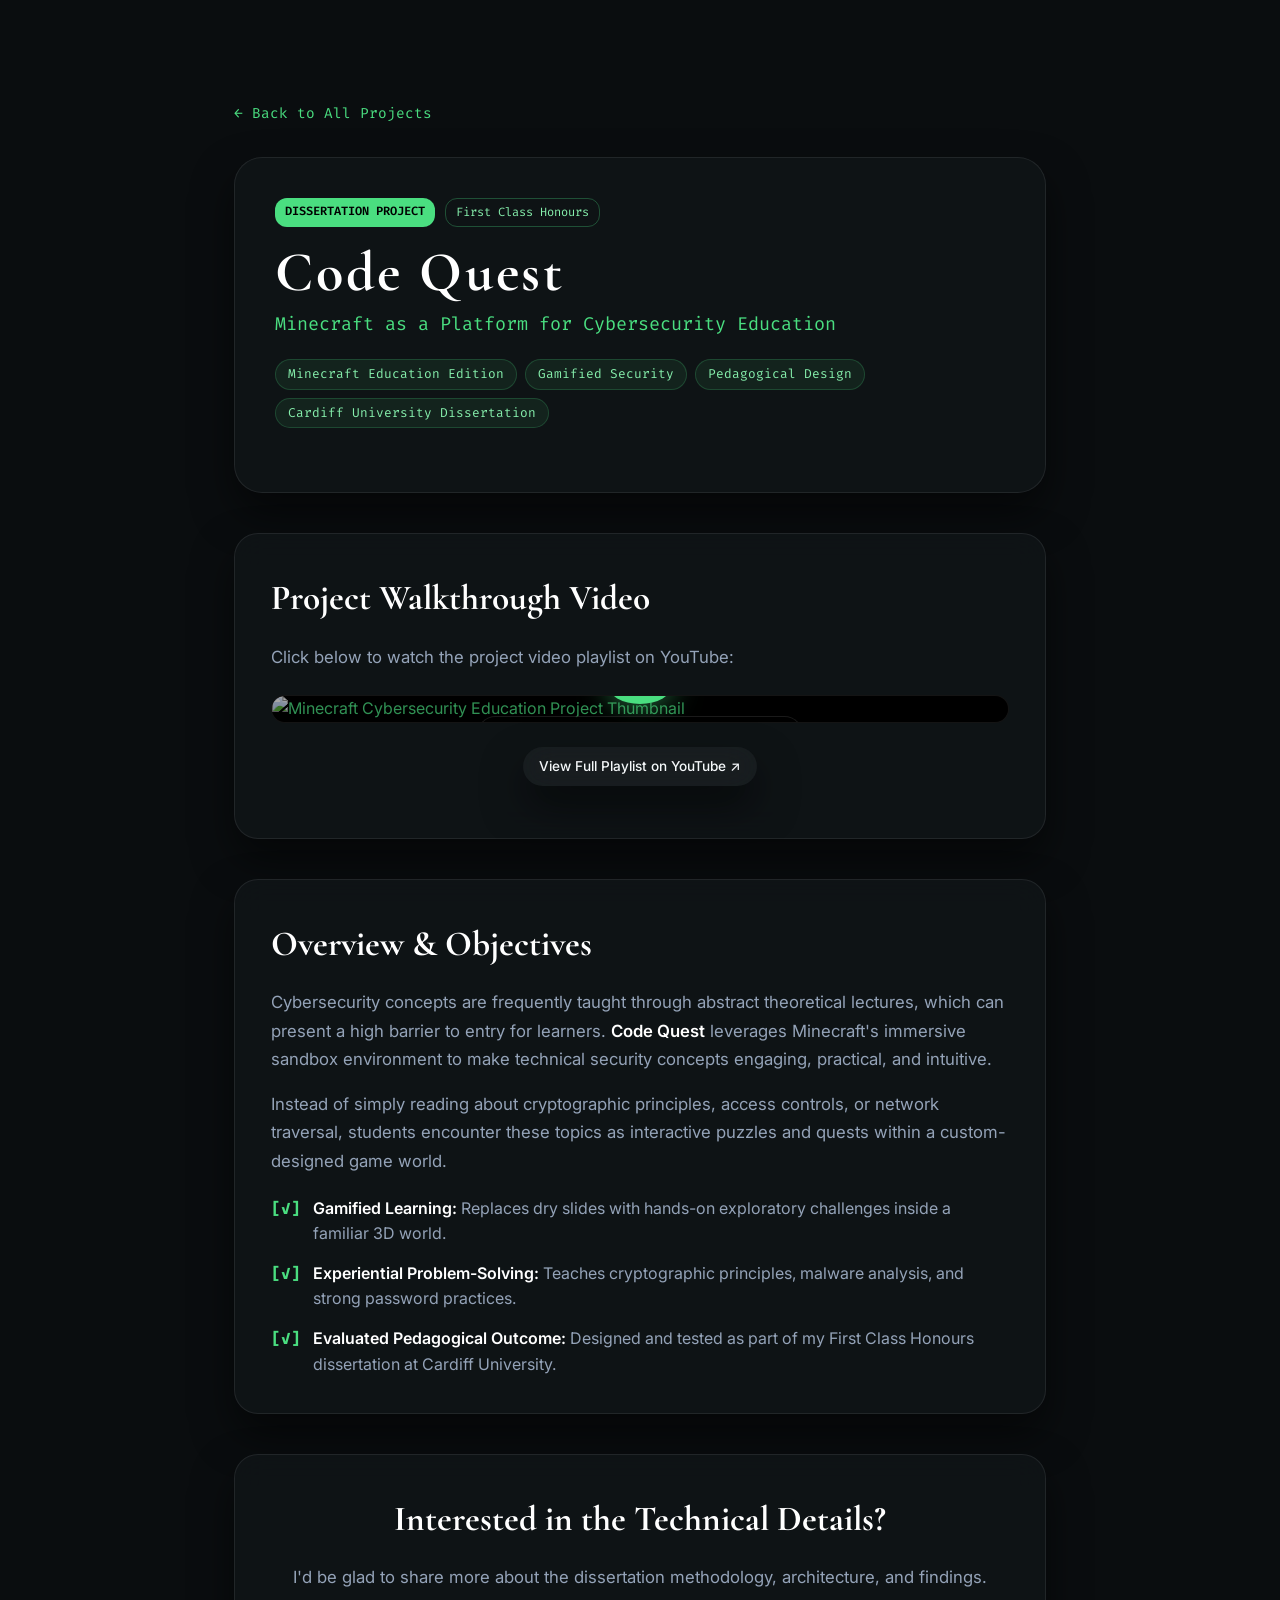
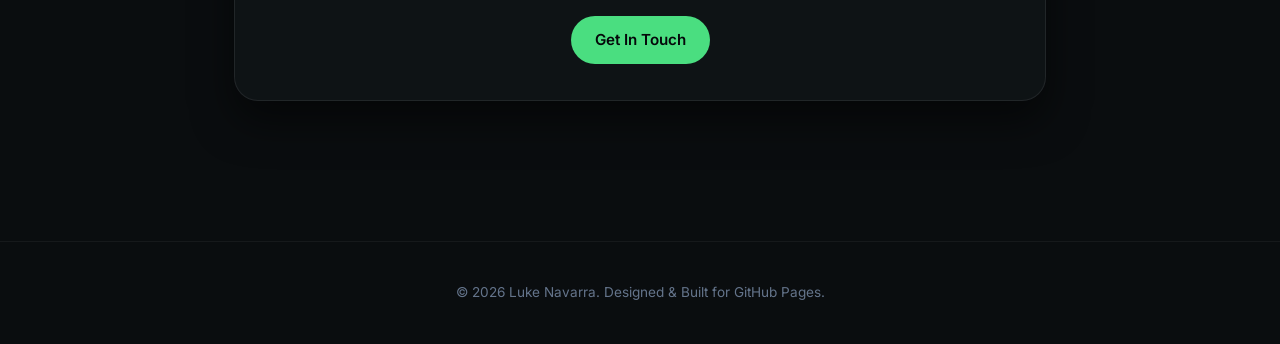
==== commit 2361fb83: "Improved Descriptions" ====
--- a/minecraft-project.html
+++ b/minecraft-project.html
@@ -162,8 +162,7 @@
             <h2 class="sub-headline">Minecraft as a Platform for Cybersecurity Education</h2>
 
             <div class="project-tech-stack" style="margin-top: 20px;">
-                <span class="code-pill">Java</span>
-                <span class="code-pill">Minecraft API</span>
+                <span class="code-pill">Minecraft Education Edition</span>
                 <span class="code-pill">Gamified Security</span>
                 <span class="code-pill">Pedagogical Design</span>
                 <span class="code-pill">Cardiff University Dissertation</span>
@@ -209,7 +208,7 @@
                 </li>
                 <li>
                     <span class="feature-icon">[✓]</span>
-                    <div><strong>Experiential Problem-Solving:</strong> Teaches threat identification, authentication mechanisms, and privilege concepts.</div>
+                    <div><strong>Experiential Problem-Solving:</strong> Teaches cryptographic principles, malware analysis, and strong password practices.</div>
                 </li>
                 <li>
                     <span class="feature-icon">[✓]</span>
--- a/style.css
+++ b/style.css
@@ -563,7 +563,6 @@
     color: var(--text-secondary);
     font-size: 0.98rem;
     margin-bottom: 20px;
-
 }
 
 .project-tech-stack {
